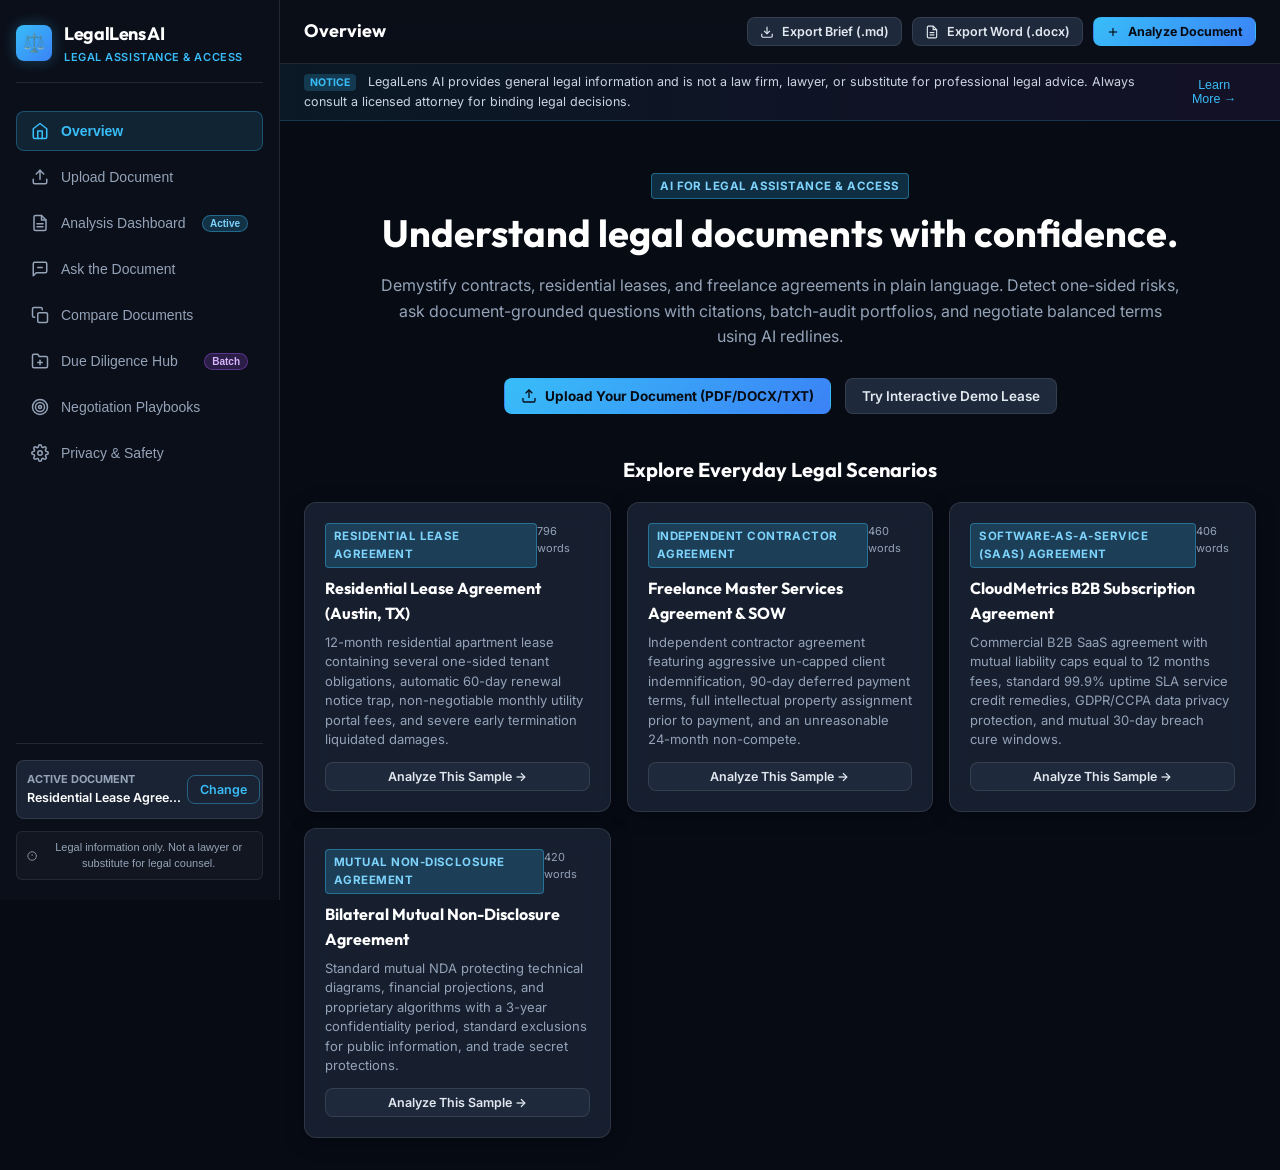
==== frontend/index.html @ 417463ea "feat: production release of LegalLens AI with resilient zero-popup exports" ====
<!DOCTYPE html>
<html lang="en">
<head>
  <meta charset="UTF-8">
  <meta name="viewport" content="width=device-width, initial-scale=1.0">
  <title>LegalLens AI - Understand Legal Documents with Confidence</title>
  <meta name="description" content="AI-powered legal information assistant that helps individuals, freelancers, and small businesses understand contracts, identify one-sided risks, ask grounded questions, and negotiate with redlines.">
  
  <!-- Modern Google Fonts -->
  <link rel="preconnect" href="https://fonts.googleapis.com">
  <link rel="preconnect" href="https://fonts.gstatic.com" crossorigin>
  <link href="https://fonts.googleapis.com/css2?family=Inter:wght@400;500;600;700&family=Outfit:wght@600;700;800&display=swap" rel="stylesheet">
  
  <link rel="stylesheet" href="css/styles.css">
</head>
<body>
  <!-- WCAG Skip to Main Content Link -->
  <a href="#main-content" class="skip-link">Skip to main content</a>

  <div class="app-container">
    <!-- Sidebar Navigation -->
    <aside class="sidebar" id="sidebarNav" aria-label="Main Navigation">
      <div class="sidebar-brand">
        <div class="brand-icon" aria-hidden="true">⚖️</div>
        <div>
          <div class="brand-title">LegalLens AI</div>
          <div class="brand-sub">Legal Assistance & Access</div>
        </div>
      </div>

      <nav aria-label="Sidebar Sections">
        <ul class="sidebar-menu" role="tablist">
          <li role="presentation">
            <button role="tab" id="tab-btn-landing" aria-selected="true" aria-controls="tab-landing" class="nav-item active" onclick="switchTab('tab-landing')">
              <svg viewBox="0 0 24 24" fill="none" stroke-width="2" stroke-linecap="round" stroke-linejoin="round" aria-hidden="true"><path d="m3 9 9-7 9 7v11a2 2 0 0 1-2 2H5a2 2 0 0 1-2-2z"/><polyline points="9 22 9 12 15 12 15 22"/></svg>
              <span>Overview</span>
            </button>
          </li>
          <li role="presentation">
            <button role="tab" id="tab-btn-upload" aria-selected="false" aria-controls="tab-upload" class="nav-item" onclick="switchTab('tab-upload')">
              <svg viewBox="0 0 24 24" fill="none" stroke-width="2" stroke-linecap="round" stroke-linejoin="round" aria-hidden="true"><path d="M21 15v4a2 2 0 0 1-2 2H5a2 2 0 0 1-2-2v-4"/><polyline points="17 8 12 3 7 8"/><line x1="12" y1="3" x2="12" y2="15"/></svg>
              <span>Upload Document</span>
            </button>
          </li>
          <li role="presentation">
            <button role="tab" id="tab-btn-analysis" aria-selected="false" aria-controls="tab-analysis" class="nav-item" onclick="switchTab('tab-analysis')">
              <svg viewBox="0 0 24 24" fill="none" stroke-width="2" stroke-linecap="round" stroke-linejoin="round" aria-hidden="true"><path d="M14 2H6a2 2 0 0 0-2 2v16a2 2 0 0 0 2 2h12a2 2 0 0 0 2-2V8z"/><polyline points="14 2 14 8 20 8"/><line x1="16" y1="13" x2="8" y2="13"/><line x1="16" y1="17" x2="8" y2="17"/></svg>
              <span>Analysis Dashboard</span>
              <span class="nav-badge badge-cyan" id="sidebar-risk-badge">Active</span>
            </button>
          </li>
          <li role="presentation">
            <button role="tab" id="tab-btn-chat" aria-selected="false" aria-controls="tab-chat" class="nav-item" onclick="switchTab('tab-chat')">
              <svg viewBox="0 0 24 24" fill="none" stroke-width="2" stroke-linecap="round" stroke-linejoin="round" aria-hidden="true"><path d="M21 15a2 2 0 0 1-2 2H7l-4 4V5a2 2 0 0 1 2-2h14a2 2 0 0 1 2 2z"/><line x1="9" y1="10" x2="15" y2="10"/></svg>
              <span>Ask the Document</span>
            </button>
          </li>
          <li role="presentation">
            <button role="tab" id="tab-btn-compare" aria-selected="false" aria-controls="tab-compare" class="nav-item" onclick="switchTab('tab-compare')">
              <svg viewBox="0 0 24 24" fill="none" stroke-width="2" stroke-linecap="round" stroke-linejoin="round" aria-hidden="true"><rect x="9" y="9" width="13" height="13" rx="2" ry="2"/><path d="M5 15H4a2 2 0 0 1-2-2V4a2 2 0 0 1 2-2h9a2 2 0 0 1 2 2v1"/></svg>
              <span>Compare Documents</span>
            </button>
          </li>
          <li role="presentation">
            <button role="tab" id="tab-btn-portfolio" aria-selected="false" aria-controls="tab-portfolio" class="nav-item" onclick="switchTab('tab-portfolio')">
              <svg viewBox="0 0 24 24" fill="none" stroke-width="2" stroke-linecap="round" stroke-linejoin="round" aria-hidden="true"><path d="M22 19a2 2 0 0 1-2 2H4a2 2 0 0 1-2-2V5a2 2 0 0 1 2-2h5l2 3h9a2 2 0 0 1 2 2z"/><line x1="12" y1="11" x2="12" y2="17"/><line x1="9" y1="14" x2="15" y2="14"/></svg>
              <span>Due Diligence Hub</span>
              <span class="nav-badge badge-purple">Batch</span>
            </button>
          </li>
          <li role="presentation">
            <button role="tab" id="tab-btn-playbooks" aria-selected="false" aria-controls="tab-playbooks" class="nav-item" onclick="switchTab('tab-playbooks')">
              <svg viewBox="0 0 24 24" fill="none" stroke-width="2" stroke-linecap="round" stroke-linejoin="round" aria-hidden="true"><circle cx="12" cy="12" r="10"/><circle cx="12" cy="12" r="6"/><circle cx="12" cy="12" r="2"/></svg>
              <span>Negotiation Playbooks</span>
            </button>
          </li>
          <li role="presentation">
            <button role="tab" id="tab-btn-settings" aria-selected="false" aria-controls="tab-settings" class="nav-item" onclick="switchTab('tab-settings')">
              <svg viewBox="0 0 24 24" fill="none" stroke-width="2" stroke-linecap="round" stroke-linejoin="round" aria-hidden="true"><circle cx="12" cy="12" r="3"/><path d="M19.4 15a1.65 1.65 0 0 0 .33 1.82l.06.06a2 2 0 0 1 0 2.83 2 2 0 0 1-2.83 0l-.06-.06a1.65 1.65 0 0 0-1.82-.33 1.65 1.65 0 0 0-1 1.51V21a2 2 0 0 1-2 2 2 2 0 0 1-2-2v-.09A1.65 1.65 0 0 0 9 19.4a1.65 1.65 0 0 0-1.82.33l-.06.06a2 2 0 0 1-2.83 0 2 2 0 0 1 0-2.83l.06-.06a1.65 1.65 0 0 0 .33-1.82 1.65 1.65 0 0 0-1.51-1H3a2 2 0 0 1-2-2 2 2 0 0 1 2-2h.09A1.65 1.65 0 0 0 4.6 9a1.65 1.65 0 0 0-.33-1.82l-.06-.06a2 2 0 0 1 0-2.83 2 2 0 0 1 2.83 0l.06.06a1.65 1.65 0 0 0 1.82.33H9a1.65 1.65 0 0 0 1-1.51V3a2 2 0 0 1 2-2 2 2 0 0 1 2 2v.09a1.65 1.65 0 0 0 1 1.51 1.65 1.65 0 0 0 1.82-.33l.06-.06a2 2 0 0 1 2.83 0 2 2 0 0 1 0 2.83l-.06.06a1.65 1.65 0 0 0-.33 1.82V9a1.65 1.65 0 0 0 1.51 1H21a2 2 0 0 1 2 2 2 2 0 0 1-2 2h-.09a1.65 1.65 0 0 0-1.51 1z"/></svg>
              <span>Privacy & Safety</span>
            </button>
          </li>
        </ul>
      </nav>

      <div class="sidebar-footer">
        <div class="sidebar-doc-badge">
          <div>
            <div style="font-size: 11px; color: var(--text-muted); text-transform: uppercase; font-weight: 700;">Active Document</div>
            <div id="sidebar-doc-title" style="font-size: 12.5px; font-weight: 600; color: #FFF; white-space: nowrap; overflow: hidden; text-overflow: ellipsis; max-width: 160px;">Residential Lease</div>
          </div>
          <button class="btn btn-sm btn-outline-cyan" onclick="switchTab('tab-upload')" aria-label="Change current active document">Change</button>
        </div>

        <button class="disclaimer-pill" onclick="openDisclaimerModal()" aria-label="Open legal disclaimer and information modal">
          <svg viewBox="0 0 24 24" width="16" height="16" fill="none" stroke="currentColor" stroke-width="2" aria-hidden="true"><circle cx="12" cy="12" r="10"/><line x1="12" y1="8" x2="12" y2="12"/><line x1="12" y1="16" x2="12.01" y2="16"/></svg>
          <span>Legal information only. Not a lawyer or substitute for legal counsel.</span>
        </button>
      </div>
    </aside>

    <!-- Main Workspace -->
    <main class="workspace" id="main-content" role="main" tabindex="-1">
      <!-- Top Sticky Header -->
      <header class="top-header" role="banner">
        <div class="top-header-left">
          <button class="mobile-toggle" id="mobileMenuBtn" aria-label="Toggle navigation menu" aria-expanded="false" onclick="toggleMobileSidebar()">
            <svg viewBox="0 0 24 24" width="22" height="22" stroke="currentColor" fill="none" stroke-width="2" aria-hidden="true"><line x1="3" y1="12" x2="21" y2="12"/><line x1="3" y1="6" x2="21" y2="6"/><line x1="3" y1="18" x2="21" y2="18"/></svg>
          </button>
          <span class="breadcrumb-title" id="current-view-title">Overview</span>
        </div>

        <div class="top-header-right">
          <button class="btn btn-secondary btn-sm" onclick="downloadLegalBriefMarkdown()" aria-label="Export Legal Brief as Markdown">
            <svg viewBox="0 0 24 24" width="14" height="14" fill="none" stroke="currentColor" stroke-width="2" aria-hidden="true"><path d="M21 15v4a2 2 0 0 1-2 2H5a2 2 0 0 1-2-2v-4"/><polyline points="7 10 12 15 17 10"/><line x1="12" y1="15" x2="12" y2="3"/></svg>
            <span>Export Brief (.md)</span>
          </button>
          <button class="btn btn-secondary btn-sm" onclick="downloadLegalBriefDocx()" aria-label="Export Legal Brief as Word Document">
            <svg viewBox="0 0 24 24" width="14" height="14" fill="none" stroke="currentColor" stroke-width="2" aria-hidden="true"><path d="M14 2H6a2 2 0 0 0-2 2v16a2 2 0 0 0 2 2h12a2 2 0 0 0 2-2V8z"/><polyline points="14 2 14 8 20 8"/><line x1="16" y1="13" x2="8" y2="13"/><line x1="16" y1="17" x2="8" y2="17"/></svg>
            <span>Export Word (.docx)</span>
          </button>
          <button class="btn btn-primary btn-sm" onclick="switchTab('tab-upload')" aria-label="Analyze a new document">
            <svg viewBox="0 0 24 24" width="14" height="14" fill="none" stroke="currentColor" stroke-width="2" aria-hidden="true"><line x1="12" y1="5" x2="12" y2="19"/><line x1="5" y1="12" x2="19" y2="12"/></svg>
            <span>Analyze Document</span>
          </button>
        </div>
      </header>

      <!-- Persistent Disclaimer Banner -->
      <div class="safety-banner" role="region" aria-label="Safety Notice">
        <div>
          <span class="safety-banner-badge">Notice</span>
          <span>LegalLens AI provides general legal information and is not a law firm, lawyer, or substitute for professional legal advice. Always consult a licensed attorney for binding legal decisions.</span>
        </div>
        <button class="btn-outline-cyan btn-sm" style="border:none; cursor:pointer;" onclick="openDisclaimerModal()">Learn More &rarr;</button>
      </div>

      <!-- ==================== TAB 1: LANDING PAGE ==================== -->
      <section role="tabpanel" id="tab-landing" aria-labelledby="tab-btn-landing" class="tab-content active" tabindex="0">
        <div style="text-align: center; max-width: 800px; margin: 20px auto 40px auto;">
          <span class="badge badge-cyan" style="margin-bottom: 12px;">AI for Legal Assistance & Access</span>
          <h1 style="font-family: var(--font-heading); font-size: 38px; color: #FFF; line-height: 1.2; margin-bottom: 16px;">
            Understand legal documents with confidence.
          </h1>
          <p style="font-size: 16px; color: var(--text-muted); line-height: 1.6; margin-bottom: 28px;">
            Demystify contracts, residential leases, and freelance agreements in plain language. Detect one-sided risks, ask document-grounded questions with citations, batch-audit portfolios, and negotiate balanced terms using AI redlines.
          </p>
          <div style="display: flex; justify-content: center; gap: 14px; flex-wrap: wrap;">
            <button class="btn btn-primary" onclick="switchTab('tab-upload')">
              <svg viewBox="0 0 24 24" width="16" height="16" fill="none" stroke="currentColor" stroke-width="2" aria-hidden="true"><path d="M21 15v4a2 2 0 0 1-2 2H5a2 2 0 0 1-2-2v-4"/><polyline points="17 8 12 3 7 8"/><line x1="12" y1="3" x2="12" y2="15"/></svg>
              <span>Upload Your Document (PDF/DOCX/TXT)</span>
            </button>
            <button class="btn btn-secondary" onclick="loadSampleContract('residential_lease')">
              <span>Try Interactive Demo Lease</span>
            </button>
          </div>
        </div>

        <!-- Pre-loaded Scenario Catalog -->
        <div style="margin-top: 40px;">
          <h2 style="font-family: var(--font-heading); font-size: 20px; color: #FFF; margin-bottom: 16px; text-align: center;">
            Explore Everyday Legal Scenarios
          </h2>
          <div style="display: grid; grid-template-columns: repeat(auto-fit, minmax(260px, 1fr)); gap: 16px;" id="sampleCardsContainer">
            <!-- Dynamically injected via samples.js -->
          </div>
        </div>
      </section>

      <!-- ==================== TAB 2: UPLOAD & ANALYZE ==================== -->
      <section role="tabpanel" id="tab-upload" aria-labelledby="tab-btn-upload" class="tab-content" tabindex="0">
        <div style="max-width: 900px; margin: 0 auto;">
          <div class="card-container" style="margin-bottom: 24px;">
            <div class="section-header-title">
              <svg viewBox="0 0 24 24" fill="none" stroke-width="2" aria-hidden="true"><path d="M21 15v4a2 2 0 0 1-2 2H5a2 2 0 0 1-2-2v-4"/><polyline points="17 8 12 3 7 8"/><line x1="12" y1="3" x2="12" y2="15"/></svg>
              <h2>Upload or Paste Legal Document</h2>
            </div>
            <p style="font-size: 13.5px; color: var(--text-muted); margin-bottom: 16px;">
              Supports searchable and scanned PDFs (OCR), Word .docx, and raw .txt files (Maximum 15MB). Processed in volatile memory with zero persistent storage.
            </p>

            <div class="drop-zone" id="singleDropZone" onclick="document.getElementById('singleFileInput').click()" style="padding: 36px 20px; border: 2px dashed rgba(56, 189, 248, 0.4); border-radius: 12px; background: rgba(56, 189, 248, 0.03); text-align: center; cursor: pointer; transition: all 0.2s ease;">
              <input type="file" id="singleFileInput" accept=".pdf,.docx,.txt" style="display: none;" onchange="handleSingleFileSelect(event)" aria-label="Select contract file to upload">
              <div style="width: 48px; height: 48px; border-radius: 50%; background: rgba(56, 189, 248, 0.15); display: flex; align-items: center; justify-content: center; margin: 0 auto 12px auto; color: var(--accent-cyan);" aria-hidden="true">
                <svg viewBox="0 0 24 24" width="24" height="24" fill="none" stroke="currentColor" stroke-width="2"><path d="M14 2H6a2 2 0 0 0-2 2v16a2 2 0 0 0 2 2h12a2 2 0 0 0 2-2V8z"/><polyline points="14 2 14 8 20 8"/><line x1="12" y1="18" x2="12" y2="12"/><line x1="9" y1="15" x2="12" y2="12"/><line x1="15" y1="15" x2="12" y2="12"/></svg>
              </div>
              <h3 style="color: #FFF; font-size: 16px; font-weight: 600; margin-bottom: 4px;">Click to browse or drop your contract here</h3>
              <p style="color: var(--text-muted); font-size: 13px;">PDF, Word (.docx), or Text (.txt) up to 15MB</p>
            </div>

            <div style="margin-top: 20px;">
              <label for="pasteContractText" style="font-size: 12px; color: var(--text-muted); font-weight: 700; text-transform: uppercase;">Or Paste Contract Text Directly</label>
              <textarea id="pasteContractText" rows="8" placeholder="Paste full agreement text here..." style="width: 100%; background: rgba(15, 23, 42, 0.8); border: 1px solid var(--border-subtle); border-radius: 8px; padding: 12px; color: #FFF; font-family: var(--font-sans); font-size: 13.5px; margin-top: 6px; resize: vertical;"></textarea>
            </div>

            <div style="margin-top: 16px; display: flex; justify-content: flex-end; gap: 12px;">
              <button class="btn btn-secondary btn-sm" onclick="clearUploadFields()">Clear</button>
              <button class="btn btn-primary" onclick="analyzePastedText()">
                <svg viewBox="0 0 24 24" width="16" height="16" fill="none" stroke="currentColor" stroke-width="2" aria-hidden="true"><circle cx="11" cy="11" r="8"/><line x1="21" y1="21" x2="16.65" y2="16.65"/></svg>
                <span>Analyze Contract</span>
              </button>
            </div>
          </div>
        </div>
      </section>

      <!-- ==================== TAB 3: ANALYSIS DASHBOARD ==================== -->
      <section role="tabpanel" id="tab-analysis" aria-labelledby="tab-btn-analysis" class="tab-content" tabindex="0">
        <!-- Top Metrics -->
        <div style="display: grid; grid-template-columns: repeat(auto-fit, minmax(220px, 1fr)); gap: 16px; margin-bottom: 24px;">
          <div class="card-container" style="border-left: 4px solid var(--risk-critical);">
            <div style="font-size: 12px; color: var(--text-muted); text-transform: uppercase; font-weight: 700;">Overall Risk Score</div>
            <div style="display: flex; align-items: baseline; gap: 10px; margin-top: 8px;">
              <span style="font-family: var(--font-heading); font-size: 32px; font-weight: 800; color: #FFF;" id="analysisRiskScore">--</span>
              <span class="badge badge-danger" id="analysisRiskLevel">High Risk</span>
            </div>
            <p style="font-size: 12px; color: var(--text-muted); margin-top: 4px;" id="analysisRiskDesc">Evaluating contract provisions...</p>
          </div>

          <div class="card-container" style="border-left: 4px solid var(--accent-cyan);">
            <div style="font-size: 12px; color: var(--text-muted); text-transform: uppercase; font-weight: 700;">Document Type</div>
            <div style="font-family: var(--font-heading); font-size: 20px; font-weight: 700; color: #FFF; margin-top: 8px;" id="analysisDocType">Residential Lease</div>
            <p style="font-size: 12px; color: var(--text-muted); margin-top: 4px;" id="analysisWordCount">~1,200 words</p>
          </div>

          <div class="card-container" style="border-left: 4px solid var(--risk-warning);">
            <div style="font-size: 12px; color: var(--text-muted); text-transform: uppercase; font-weight: 700;">Flagged Risk Clauses</div>
            <div style="font-family: var(--font-heading); font-size: 32px; font-weight: 800; color: var(--risk-warning); margin-top: 8px;" id="analysisFlagCount">0</div>
            <p style="font-size: 12px; color: var(--text-muted); margin-top: 4px;">Asymmetries & potential traps</p>
          </div>

          <div class="card-container" style="border-left: 4px solid var(--risk-low);">
            <div style="font-size: 12px; color: var(--text-muted); text-transform: uppercase; font-weight: 700;">Action Deliverables</div>
            <div style="font-family: var(--font-heading); font-size: 32px; font-weight: 800; color: var(--risk-low); margin-top: 8px;" id="analysisActionCount">0</div>
            <p style="font-size: 12px; color: var(--text-muted); margin-top: 4px;">Pre-signing checklist tasks</p>
          </div>
        </div>

        <!-- Plain English Summary -->
        <div class="card-container" style="margin-bottom: 24px;">
          <div class="section-header-title">
            <svg viewBox="0 0 24 24" fill="none" stroke-width="2" aria-hidden="true"><path d="M2 3h6a4 4 0 0 1 4 4v14a3 3 0 0 0-3-3H2z"/><path d="M22 3h-6a4 4 0 0 0-4 4v14a3 3 0 0 1 3-3h7z"/></svg>
            <h2>Executive Plain-Language Summary</h2>
          </div>
          <div id="plainSummaryContainer" style="display: grid; grid-template-columns: repeat(auto-fit, minmax(300px, 1fr)); gap: 16px; margin-top: 14px;">
            <!-- Dynamically injected via analysis.js -->
          </div>
        </div>

        <!-- Flagged Risks & Asymmetries -->
        <div class="card-container" style="margin-bottom: 24px;">
          <div class="section-header-title">
            <svg viewBox="0 0 24 24" fill="none" stroke-width="2" aria-hidden="true"><path d="m21.73 18-8-14a2 2 0 0 0-3.48 0l-8 14A2 2 0 0 0 4 21h16a2 2 0 0 0 1.73-3Z"/><line x1="12" y1="9" x2="12" y2="13"/><line x1="12" y1="17" x2="12.01" y2="17"/></svg>
            <h2>Identified Risks & Contractual Asymmetries</h2>
          </div>
          <div id="riskFlagsContainer" style="display: flex; flex-direction: column; gap: 12px; margin-top: 14px;">
            <!-- Dynamically injected via analysis.js -->
          </div>
        </div>

        <!-- Proposed Redlines & Counter-Language -->
        <div class="card-container" style="margin-bottom: 24px;">
          <div class="section-header-title">
            <svg viewBox="0 0 24 24" fill="none" stroke-width="2" aria-hidden="true"><polyline points="16 18 22 12 16 6"/><polyline points="8 6 2 12 8 18"/></svg>
            <h2>Proposed Counter-Language & Redlines</h2>
          </div>
          <div id="redlinesContainer" style="display: flex; flex-direction: column; gap: 14px; margin-top: 14px;">
            <!-- Dynamically injected via analysis.js -->
          </div>
        </div>

        <!-- Annotated Document Viewer (In-line highlights) -->
        <div class="card-container" style="margin-bottom: 24px;">
          <div class="section-header-title">
            <svg viewBox="0 0 24 24" fill="none" stroke-width="2" aria-hidden="true"><path d="M14 2H6a2 2 0 0 0-2 2v16a2 2 0 0 0 2 2h12a2 2 0 0 0 2-2V8z"/><polyline points="14 2 14 8 20 8"/><line x1="16" y1="13" x2="8" y2="13"/><line x1="16" y1="17" x2="8" y2="17"/></svg>
            <h2>Annotated Document Viewer (In-Line Highlights)</h2>
          </div>
          <p style="font-size: 13px; color: var(--text-muted); margin-bottom: 12px;">Color-coded risk markings. Hover or click highlighted clauses to inspect impact details.</p>
          <div id="annotatedDocumentBody" tabindex="0" style="background: rgba(15, 23, 42, 0.85); border: 1px solid var(--border-subtle); border-radius: 8px; padding: 20px; max-height: 480px; overflow-y: auto; font-size: 13.5px; color: #CBD5E1;" aria-label="Annotated contract text">
            <!-- Dynamically injected via analysis.js -->
          </div>
        </div>

        <!-- Pre-Signing Checklist & Questions for Attorney -->
        <div style="display: grid; grid-template-columns: 1fr 1fr; gap: 16px; margin-bottom: 40px;">
          <div class="card-container">
            <div class="section-header-title">
              <svg viewBox="0 0 24 24" fill="none" stroke-width="2" aria-hidden="true"><path d="M9 11l3 3L22 4"/><path d="M21 12v7a2 2 0 0 1-2 2H5a2 2 0 0 1-2-2V5a2 2 0 0 1 2-2h11"/></svg>
              <h2>Pre-Signing Action Checklist</h2>
            </div>
            <div id="checklistContainer" style="display: flex; flex-direction: column; gap: 8px; margin-top: 14px;"></div>
          </div>

          <div class="card-container">
            <div class="section-header-title">
              <svg viewBox="0 0 24 24" fill="none" stroke-width="2" aria-hidden="true"><circle cx="12" cy="12" r="10"/><path d="M9.09 9a3 3 0 0 1 5.83 1c0 2-3 3-3 3"/><line x1="12" y1="17" x2="12.01" y2="17"/></svg>
              <h2>Attorney Consultation Questions</h2>
            </div>
            <div id="lawyerQuestionsContainer" style="display: flex; flex-direction: column; gap: 8px; margin-top: 14px;"></div>
          </div>
        </div>
      </section>

      <!-- ==================== TAB 4: GROUNDED Q&A ==================== -->
      <section role="tabpanel" id="tab-chat" aria-labelledby="tab-btn-chat" class="tab-content" tabindex="0">
        <div style="max-width: 900px; margin: 0 auto;">
          <div class="card-container" style="margin-bottom: 24px;">
            <div class="section-header-title">
              <svg viewBox="0 0 24 24" fill="none" stroke-width="2" aria-hidden="true"><path d="M21 15a2 2 0 0 1-2 2H7l-4 4V5a2 2 0 0 1 2-2h14a2 2 0 0 1 2 2z"/><line x1="9" y1="10" x2="15" y2="10"/></svg>
              <h2>Ask the Document (Document-Grounded Q&A)</h2>
            </div>
            <p style="font-size: 13.5px; color: var(--text-muted); margin-bottom: 16px;">
              Strictly answers questions based on verified text in your active agreement. Includes interactive citation references.
            </p>

            <div style="margin-bottom: 16px;">
              <div style="font-size: 12px; color: var(--text-muted); font-weight: 700; text-transform: uppercase; margin-bottom: 8px;">Suggested Inquiries</div>
              <div id="chatSuggestionChips" style="display: flex; gap: 8px; flex-wrap: wrap;"></div>
            </div>

            <div id="chatHistoryContainer" style="background: rgba(15, 23, 42, 0.8); border: 1px solid var(--border-subtle); border-radius: 8px; padding: 16px; min-height: 260px; max-height: 400px; overflow-y: auto; display: flex; flex-direction: column; gap: 12px; margin-bottom: 16px;" aria-live="polite" aria-label="Conversation with document assistant">
              <!-- Dynamically populated via chat.js -->
            </div>

            <div style="display: flex; gap: 10px;">
              <input type="text" id="chatQuestionInput" placeholder="Ask a question about this contract (e.g. Can I terminate early?)..." style="flex: 1; background: rgba(30, 41, 59, 0.8); border: 1px solid var(--border-subtle); border-radius: 8px; padding: 10px 14px; color: #FFF; font-size: 14px;" onkeypress="if(event.key === 'Enter') sendChatQuestion()" aria-label="Contract question input">
              <button class="btn btn-primary" onclick="sendChatQuestion()" aria-label="Send question">
                <svg viewBox="0 0 24 24" width="16" height="16" fill="none" stroke="currentColor" stroke-width="2" aria-hidden="true"><line x1="22" y1="2" x2="11" y2="13"/><polygon points="22 2 15 22 11 13 2 9 22 2"/></svg>
                <span>Ask</span>
              </button>
            </div>
          </div>
        </div>
      </section>

      <!-- ==================== TAB 5: COMPARE DOCUMENTS ==================== -->
      <section role="tabpanel" id="tab-compare" aria-labelledby="tab-btn-compare" class="tab-content" tabindex="0">
        <div style="max-width: 1100px; margin: 0 auto;">
          <div class="card-container" style="margin-bottom: 24px;">
            <div class="section-header-title">
              <svg viewBox="0 0 24 24" fill="none" stroke-width="2" aria-hidden="true"><rect x="9" y="9" width="13" height="13" rx="2" ry="2"/><path d="M5 15H4a2 2 0 0 1-2-2V4a2 2 0 0 1 2-2h9a2 2 0 0 1 2 2v1"/></svg>
              <h2>Side-by-Side Contract Comparator</h2>
            </div>
            <p style="font-size: 13.5px; color: var(--text-muted); margin-bottom: 16px;">
              Compare two versions or counterparty revisions to pinpoint risk shifts and modified clauses.
            </p>

            <div style="display: grid; grid-template-columns: 1fr 1fr; gap: 16px; margin-bottom: 16px;">
              <div>
                <label for="compareDoc1Text" style="font-size: 12px; color: var(--text-muted); font-weight: 700; text-transform: uppercase;">Document A (Baseline)</label>
                <textarea id="compareDoc1Text" rows="6" placeholder="Paste baseline contract..." style="width: 100%; background: rgba(15, 23, 42, 0.8); border: 1px solid var(--border-subtle); border-radius: 8px; padding: 10px; color: #FFF; font-size: 13px; margin-top: 6px;"></textarea>
              </div>
              <div>
                <label for="compareDoc2Text" style="font-size: 12px; color: var(--text-muted); font-weight: 700; text-transform: uppercase;">Document B (Revised)</label>
                <textarea id="compareDoc2Text" rows="6" placeholder="Paste revised contract..." style="width: 100%; background: rgba(15, 23, 42, 0.8); border: 1px solid var(--border-subtle); border-radius: 8px; padding: 10px; color: #FFF; font-size: 13px; margin-top: 6px;"></textarea>
              </div>
            </div>

            <div style="display: flex; justify-content: flex-end; gap: 12px;">
              <button class="btn btn-secondary btn-sm" onclick="loadSampleComparison()">Load Sample Comparison</button>
              <button class="btn btn-primary" onclick="executeComparison()">Compare Revisions</button>
            </div>
          </div>

          <div id="comparisonResultsWrapper" style="display: none;">
            <div class="card-container" style="margin-bottom: 24px;">
              <div id="compRiskShiftTitle" style="font-family: var(--font-heading); font-size: 18px; font-weight: 700; color: #FFF; margin-bottom: 6px;"></div>
              <p id="compRiskShiftSummary" style="font-size: 13.5px; color: var(--text-secondary); margin-bottom: 16px;"></p>
              
              <table class="comparison-matrix-table" aria-label="Contract comparison matrix">
                <thead>
                  <tr style="color: var(--text-muted); font-size: 12px; text-transform: uppercase;">
                    <th scope="col" style="text-align: left;">Category</th>
                    <th scope="col" style="text-align: left;">Document A</th>
                    <th scope="col" style="text-align: left;">Document B</th>
                    <th scope="col" style="text-align: left;">Risk Shift</th>
                  </tr>
                </thead>
                <tbody id="comparisonMatrixBody"></tbody>
              </table>
            </div>
          </div>
        </div>
      </section>

      <!-- ==================== TAB 6: DUE DILIGENCE HUB ==================== -->
      <section role="tabpanel" id="tab-portfolio" aria-labelledby="tab-btn-portfolio" class="tab-content" tabindex="0">
        <div style="max-width: 1200px; margin: 0 auto;">
          <div class="card-container" style="margin-bottom: 24px;">
            <div style="display: flex; justify-content: space-between; align-items: center; margin-bottom: 16px; flex-wrap: wrap; gap: 12px;">
              <div>
                <span class="badge badge-purple" style="margin-bottom: 4px;">Multi-Document Due Diligence</span>
                <h2 style="font-family: var(--font-heading); font-size: 22px; color: #FFF;">Portfolio Due Diligence Hub</h2>
                <p style="font-size: 13.5px; color: var(--text-muted);">Concurrent batch analysis for 2 to 10 contracts. Uncovers cross-document contradictions, compound liabilities, and consolidated timelines.</p>
              </div>
              <button class="btn btn-outline-cyan btn-sm" onclick="loadSamplePortfolio()">Load Sample Portfolio</button>
            </div>

            <div class="drop-zone" id="batchDropZone" onclick="document.getElementById('batchFileInput').click()" style="padding: 30px 20px; border: 2px dashed rgba(168, 85, 247, 0.4); border-radius: 12px; background: rgba(168, 85, 247, 0.03); text-align: center; cursor: pointer;">
              <input type="file" id="batchFileInput" multiple accept=".pdf,.docx,.txt" style="display: none;" onchange="handleBatchFileSelect(event)" aria-label="Select multiple contract files">
              <h3 style="color: #FFF; font-size: 15px; font-weight: 600; margin-bottom: 4px;">Drag & drop 2 to 10 contracts here (PDF, DOCX, TXT)</h3>
              <p style="color: var(--text-muted); font-size: 12.5px;">Concurrent analysis with cross-contract risk matrix</p>
            </div>

            <div id="batchSelectedFilesList" style="margin-top: 16px; display: none;">
              <div style="font-size: 12px; font-weight: 700; color: var(--text-muted); text-transform: uppercase; margin-bottom: 8px;">Queued Contracts (<span id="batchFileCount">0</span>)</div>
              <div id="batchFileItemsContainer" style="display: flex; flex-direction: column; gap: 8px;"></div>
              <div style="margin-top: 16px; display: flex; justify-content: flex-end; gap: 12px;">
                <button class="btn btn-secondary btn-sm" onclick="clearBatchQueue()">Clear</button>
                <button class="btn btn-primary btn-sm" onclick="executeBatchAnalysis()" style="background: linear-gradient(135deg, #9333ea, #6366f1);">
                  <span>Run Batch Due Diligence</span>
                </button>
              </div>
            </div>
          </div>

          <div id="batchResultsDashboard" style="display: none;">
            <!-- Top KPIs -->
            <div style="display: grid; grid-template-columns: repeat(auto-fit, minmax(240px, 1fr)); gap: 16px; margin-bottom: 24px;">
              <div class="card-container" style="border-left: 4px solid #a855f7;">
                <div style="font-size: 12px; color: var(--text-muted); text-transform: uppercase; font-weight: 700;">Portfolio Health Score</div>
                <div style="display: flex; align-items: baseline; gap: 10px; margin-top: 8px;">
                  <span style="font-family: var(--font-heading); font-size: 32px; font-weight: 800; color: #FFF;" id="batchKpiScore">--</span>
                  <span class="badge badge-warning" id="batchKpiBadge">Moderate</span>
                </div>
              </div>
              <div class="card-container" style="border-left: 4px solid var(--accent-cyan);">
                <div style="font-size: 12px; color: var(--text-muted); text-transform: uppercase; font-weight: 700;">Documents Audited</div>
                <div style="font-family: var(--font-heading); font-size: 32px; font-weight: 800; color: #FFF; margin-top: 8px;" id="batchKpiDocCount">0</div>
              </div>
              <div class="card-container" style="border-left: 4px solid var(--risk-critical);">
                <div style="font-size: 12px; color: var(--text-muted); text-transform: uppercase; font-weight: 700;">High / Critical Flags</div>
                <div style="font-family: var(--font-heading); font-size: 32px; font-weight: 800; color: var(--risk-critical); margin-top: 8px;" id="batchKpiHighCount">0</div>
              </div>
            </div>

            <!-- Conflicts Card -->
            <div class="card-container" style="margin-bottom: 24px; border: 1px solid rgba(239, 68, 68, 0.3); background: rgba(239, 68, 68, 0.04);">
              <div class="section-header-title" style="color: #fca5a5;">
                <svg viewBox="0 0 24 24" fill="none" stroke="currentColor" stroke-width="2" aria-hidden="true"><path d="m21.73 18-8-14a2 2 0 0 0-3.48 0l-8 14A2 2 0 0 0 4 21h16a2 2 0 0 0 1.73-3Z"/><line x1="12" y1="9" x2="12" y2="13"/><line x1="12" y1="17" x2="12.01" y2="17"/></svg>
                <h2>Cross-Contract Contradictions & Exposures</h2>
              </div>
              <div id="batchConflictsContainer" style="display: flex; flex-direction: column; gap: 10px; margin-top: 12px;"></div>
            </div>

            <!-- Heatmap Table -->
            <div class="card-container" style="margin-bottom: 24px;">
              <div class="section-header-title">
                <svg viewBox="0 0 24 24" fill="none" stroke-width="2" aria-hidden="true"><rect x="3" y="3" width="18" height="18" rx="2"/><path d="M3 9h18"/><path d="M9 21V9"/></svg>
                <h2>Cross-Contract Risk Heatmap Matrix</h2>
              </div>
              <table class="comparison-matrix-table" aria-label="Risk matrix table">
                <thead>
                  <tr style="color: var(--text-muted); font-size: 12px; text-transform: uppercase;">
                    <th scope="col" style="text-align: left;">Category</th>
                    <th scope="col" style="text-align: center;">Total Flags</th>
                    <th scope="col" style="text-align: center;">High / Critical</th>
                    <th scope="col" style="text-align: left;">Impacted Contracts</th>
                  </tr>
                </thead>
                <tbody id="batchRiskMatrixBody"></tbody>
              </table>
            </div>

            <!-- Timeline -->
            <div class="card-container" style="margin-bottom: 24px;">
              <div class="section-header-title">
                <svg viewBox="0 0 24 24" fill="none" stroke-width="2" aria-hidden="true"><rect x="3" y="4" width="18" height="18" rx="2" ry="2"/><line x1="16" y1="2" x2="16" y2="6"/><line x1="8" y1="2" x2="8" y2="6"/><line x1="3" y1="10" x2="21" y2="10"/></svg>
                <h2>Unified Milestones & Renewal Deadlines</h2>
              </div>
              <div id="batchTimelineContainer" style="display: flex; flex-direction: column; gap: 8px; margin-top: 12px;"></div>
            </div>

            <div style="display: flex; justify-content: flex-end; margin-bottom: 40px;">
              <button class="btn btn-secondary" onclick="exportBatchMarkdown()">Export Due Diligence Brief (.md)</button>
            </div>
          </div>
        </div>
      </section>

      <!-- ==================== TAB 7: PLAYBOOKS ==================== -->
      <section role="tabpanel" id="tab-playbooks" aria-labelledby="tab-btn-playbooks" class="tab-content" tabindex="0">
        <div style="max-width: 950px; margin: 0 auto;">
          <div class="card-container" style="margin-bottom: 24px;">
            <div class="section-header-title">
              <svg viewBox="0 0 24 24" fill="none" stroke-width="2" aria-hidden="true"><circle cx="12" cy="12" r="10"/><circle cx="12" cy="12" r="6"/><circle cx="12" cy="12" r="2"/></svg>
              <h2>Negotiation Playbooks & Custom Policy Rules</h2>
            </div>
            <p style="font-size: 13.5px; color: var(--text-muted); margin-bottom: 16px;">
              Define organizational fallback rules and auto-flag custom language across all contract analyses.
            </p>

            <div style="display: grid; grid-template-columns: repeat(auto-fit, minmax(220px, 1fr)); gap: 12px; margin-bottom: 20px;">
              <button class="btn btn-secondary" onclick="loadPlaybookPreset('freelancer')" style="justify-content: flex-start; text-align: left; padding: 12px;">
                <div>
                  <div style="font-weight: 700; color: #FFF;">Freelancer Shield</div>
                  <div style="font-size: 11px; color: var(--text-muted);">IP ownership, net-30 terms & fee disputes</div>
                </div>
              </button>
              <button class="btn btn-secondary" onclick="loadPlaybookPreset('startup')" style="justify-content: flex-start; text-align: left; padding: 12px;">
                <div>
                  <div style="font-weight: 700; color: #FFF;">Startup Vendor Guard</div>
                  <div style="font-size: 11px; color: var(--text-muted);">Liability caps & uncapped indemnities</div>
                </div>
              </button>
              <button class="btn btn-secondary" onclick="loadPlaybookPreset('tenant')" style="justify-content: flex-start; text-align: left; padding: 12px;">
                <div>
                  <div style="font-weight: 700; color: #FFF;">Tenant Rights Armor</div>
                  <div style="font-size: 11px; color: var(--text-muted);">Deposit timelines & landlord entry notices</div>
                </div>
              </button>
            </div>

            <!-- Custom Rule Form -->
            <div style="background: rgba(15, 23, 42, 0.6); padding: 16px; border-radius: 8px; border: 1px solid var(--border-subtle);">
              <h3 style="font-size: 14px; color: #FFF; margin-bottom: 12px;">Add Custom Playbook Rule</h3>
              <div style="display: grid; grid-template-columns: 1fr 1fr; gap: 12px;">
                <div>
                  <label for="ruleTitleInput" style="font-size: 11.5px; color: var(--text-muted); font-weight: 700; text-transform: uppercase;">Rule Title</label>
                  <input type="text" id="ruleTitleInput" placeholder="e.g. Non-Solicitation of Personnel" style="width: 100%; background: rgba(30, 41, 59, 0.8); border: 1px solid var(--border-subtle); border-radius: 6px; padding: 8px; color: #FFF; font-size: 13px; margin-top: 4px;">
                </div>
                <div>
                  <label for="rulePatternInput" style="font-size: 11.5px; color: var(--text-muted); font-weight: 700; text-transform: uppercase;">Keyword / Regex Pattern</label>
                  <input type="text" id="rulePatternInput" placeholder="e.g. non-solicit|solicit.*employees" style="width: 100%; background: rgba(30, 41, 59, 0.8); border: 1px solid var(--border-subtle); border-radius: 6px; padding: 8px; color: #FFF; font-size: 13px; margin-top: 4px;">
                </div>
                <div>
                  <label for="ruleSeverityInput" style="font-size: 11.5px; color: var(--text-muted); font-weight: 700; text-transform: uppercase;">Severity</label>
                  <select id="ruleSeverityInput" style="width: 100%; background: rgba(30, 41, 59, 0.8); border: 1px solid var(--border-subtle); border-radius: 6px; padding: 8px; color: #FFF; font-size: 13px; margin-top: 4px;">
                    <option value="Critical">Critical</option>
                    <option value="High" selected>High</option>
                    <option value="Medium">Medium</option>
                    <option value="Low">Low</option>
                  </select>
                </div>
                <div>
                  <label for="ruleCategoryInput" style="font-size: 11.5px; color: var(--text-muted); font-weight: 700; text-transform: uppercase;">Category</label>
                  <input type="text" id="ruleCategoryInput" placeholder="e.g. Restrictive Covenants" style="width: 100%; background: rgba(30, 41, 59, 0.8); border: 1px solid var(--border-subtle); border-radius: 6px; padding: 8px; color: #FFF; font-size: 13px; margin-top: 4px;">
                </div>
              </div>
              <div style="margin-top: 12px; display: flex; justify-content: flex-end;">
                <button class="btn btn-primary btn-sm" onclick="saveCustomRule()">Add Rule to Playbook</button>
              </div>
            </div>

            <!-- Active Rules -->
            <div style="margin-top: 20px;">
              <div style="display: flex; justify-content: space-between; align-items: center; margin-bottom: 10px;">
                <h3 style="font-size: 13px; text-transform: uppercase; color: var(--text-muted); font-weight: 700;">Active Rules (<span id="playbookRuleCount">0</span>)</h3>
                <button class="btn btn-secondary btn-sm" onclick="clearPlaybookRules()">Reset to Default</button>
              </div>
              <div id="playbookRulesContainer" style="display: flex; flex-direction: column; gap: 8px;"></div>
            </div>
          </div>
        </div>
      </section>

      <!-- ==================== TAB 8: PRIVACY & SETTINGS ==================== -->
      <section role="tabpanel" id="tab-settings" aria-labelledby="tab-btn-settings" class="tab-content" tabindex="0">
        <div style="max-width: 800px; margin: 0 auto;">
          <div class="card-container" style="margin-bottom: 24px;">
            <div class="section-header-title">
              <svg viewBox="0 0 24 24" fill="none" stroke-width="2" aria-hidden="true"><path d="M12 22s8-4 8-10V5l-8-3-8 3v7c0 6 8 10 8 10z"/></svg>
              <h2>Privacy, Safety & Data Architecture</h2>
            </div>
            <ul style="margin: 12px 0 16px 20px; font-size: 13.5px; color: #CBD5E1; line-height: 1.7;">
              <li><strong>Zero Persistent Storage:</strong> Documents are processed in volatile memory only. No database storage exists.</li>
              <li><strong>Informational Access:</strong> LegalLens AI delivers structured legal information to help non-lawyers prepare. We do not provide formal legal advice or create an attorney-client relationship.</li>
              <li><strong>Instant Data Purge:</strong> Clear all local cached session state at any time.</li>
            </ul>

            <div style="display: flex; gap: 12px; margin-top: 16px;">
              <button class="btn btn-secondary btn-sm" onclick="purgeAllSessionData()">
                <svg viewBox="0 0 24 24" width="14" height="14" fill="none" stroke="currentColor" stroke-width="2" aria-hidden="true"><polyline points="3 6 5 6 21 6"/><path d="M19 6v14a2 2 0 0 1-2 2H7a2 2 0 0 1-2-2V6m3 0V4a2 2 0 0 1 2-2h4a2 2 0 0 1 2 2v2"/></svg>
                <span>Purge Session Data</span>
              </button>
              <button class="btn btn-outline-cyan btn-sm" onclick="openDisclaimerModal()">View Full Disclaimer</button>
            </div>
          </div>

          <!-- AI Configuration -->
          <div class="card-container">
            <div class="section-header-title">
              <svg viewBox="0 0 24 24" fill="none" stroke-width="2" aria-hidden="true"><circle cx="12" cy="12" r="3"/><path d="M19.4 15a1.65 1.65 0 0 0 .33 1.82l.06.06a2 2 0 0 1 0 2.83 2 2 0 0 1-2.83 0l-.06-.06a1.65 1.65 0 0 0-1.82-.33 1.65 1.65 0 0 0-1 1.51V21a2 2 0 0 1-2 2 2 2 0 0 1-2-2v-.09A1.65 1.65 0 0 0 9 19.4a1.65 1.65 0 0 0-1.82.33l-.06.06a2 2 0 0 1-2.83 0 2 2 0 0 1 0-2.83l.06-.06a1.65 1.65 0 0 0 .33-1.82 1.65 1.65 0 0 0-1.51-1H3a2 2 0 0 1-2-2 2 2 0 0 1 2-2h.09A1.65 1.65 0 0 0 4.6 9a1.65 1.65 0 0 0-.33-1.82l-.06-.06a2 2 0 0 1 0-2.83 2 2 0 0 1 2.83 0l.06.06a1.65 1.65 0 0 0 1.82.33H9a1.65 1.65 0 0 0 1-1.51V3a2 2 0 0 1 2-2 2 2 0 0 1 2 2v.09a1.65 1.65 0 0 0 1 1.51 1.65 1.65 0 0 0 1.82-.33l.06-.06a2 2 0 0 1 2.83 0 2 2 0 0 1 0 2.83l-.06.06a1.65 1.65 0 0 0-.33 1.82V9a1.65 1.65 0 0 0 1.51 1H21a2 2 0 0 1 2 2 2 2 0 0 1-2 2h-.09a1.65 1.65 0 0 0-1.51 1z"/></svg>
              <h2>AI Engine Configuration</h2>
            </div>
            <p style="font-size: 13px; color: var(--text-muted); margin-top: 6px;">
              LegalLens AI functions 100% out-of-the-box with our fast deterministic heuristic engine. You can optionally attach a Google Gemini API key for deep generative reasoning.
            </p>

            <div style="margin-top: 14px;">
              <label for="geminiApiKeyInput" style="font-size: 11.5px; color: var(--text-muted); font-weight: 700; text-transform: uppercase;">Google Gemini API Key (Optional)</label>
              <div style="display: flex; gap: 10px; margin-top: 6px;">
                <input type="password" id="geminiApiKeyInput" placeholder="AIzaSy..." style="flex: 1; background: rgba(30, 41, 59, 0.8); border: 1px solid var(--border-subtle); border-radius: 6px; padding: 8px 12px; color: #FFF; font-size: 13.5px;" aria-label="Google Gemini API Key">
                <button class="btn btn-secondary btn-sm" onclick="saveApiKey()">Save</button>
              </div>
              <div style="margin-top: 8px; display: flex; align-items: center; gap: 8px;">
                <input type="checkbox" id="sessionOnlyKeyToggle" checked style="accent-color: var(--accent-cyan);">
                <label for="sessionOnlyKeyToggle" style="font-size: 12px; color: var(--text-muted);">Session memory only (discard upon closing browser tab)</label>
              </div>
            </div>
          </div>
        </div>
      </section>
    </main>
  </div>

  <!-- Citation Excerpt Modal -->
  <div class="modal-overlay" id="citationModal" role="dialog" aria-modal="true" aria-labelledby="citationModalTitle">
    <div class="modal-window">
      <div class="modal-header">
        <h3 class="modal-title" id="citationModalTitle">Clause Citation Reference</h3>
        <button class="modal-close-btn" onclick="closeModal('citationModal')" aria-label="Close modal">&times;</button>
      </div>
      <div>
        <div style="font-size: 11px; text-transform: uppercase; color: var(--accent-cyan); font-weight: 700;">Verified Document Excerpt</div>
        <div class="citation-excerpt-quote" id="citationModalExcerpt"></div>
        <p style="font-size: 13px; color: var(--text-muted);" id="citationModalSummary"></p>
      </div>
      <div style="margin-top: 16px; display: flex; justify-content: flex-end;">
        <button class="btn btn-secondary btn-sm" onclick="closeModal('citationModal')">Close</button>
      </div>
    </div>
  </div>

  <!-- Disclaimer Modal -->
  <div class="modal-overlay" id="disclaimerModal" role="dialog" aria-modal="true" aria-labelledby="disclaimerModalTitle">
    <div class="modal-window">
      <div class="modal-header">
        <h3 class="modal-title" id="disclaimerModalTitle">Legal Information & Safety Notice</h3>
        <button class="modal-close-btn" onclick="closeModal('disclaimerModal')" aria-label="Close modal">&times;</button>
      </div>
      <div style="font-size: 13.5px; color: #CBD5E1; line-height: 1.6;">
        <p style="margin-bottom: 12px;"><strong>LegalLens AI provides general legal information and is not a law firm, lawyer, or substitute for professional legal counsel.</strong></p>
        <p style="margin-bottom: 12px;">Legal agreements create binding enforceable obligations governed by jurisdiction-specific statutes and court precedents. While LegalLens AI provides structured analysis and redline templates, it does not guarantee legal enforceability or provide attorney representation.</p>
        <p>Always consult with a licensed attorney in your jurisdiction prior to signing legally binding contracts or waiving statutory rights.</p>
      </div>
      <div style="margin-top: 20px; display: flex; justify-content: flex-end;">
        <button class="btn btn-primary btn-sm" onclick="closeModal('disclaimerModal')">I Understand</button>
      </div>
    </div>
  </div>

  <!-- Client-side JavaScript Modules -->
  <script src="js/samples.js"></script>
  <script src="js/analysis.js"></script>
  <script src="js/chat.js"></script>
  <script src="js/compare.js"></script>
  <script src="js/portfolio.js"></script>
  <script src="js/app.js"></script>
</body>
</html>
---- frontend/css/styles.css ----
/* ==========================================================================
   LegalLens AI - Design System & Accessible Stylesheet (WCAG 2.1 AA Compliant)
   ========================================================================== */

:root {
  /* Color Palette - Curated Legal-Tech Dark Theme */
  --bg-app: #070B14;
  --bg-sidebar: #0B0F19;
  --bg-surface: #111827;
  --bg-surface-elevated: #1E293B;
  --bg-surface-glass: rgba(30, 41, 59, 0.7);
  
  /* Brand Accents */
  --accent-cyan: #38BDF8;
  --accent-cyan-hover: #0EA5E9;
  --accent-blue: #3B82F6;
  --accent-purple: #A855F7;
  --accent-purple-glow: rgba(168, 85, 247, 0.25);
  
  /* Risk Indicators */
  --risk-critical: #EF4444;
  --risk-high: #F87171;
  --risk-warning: #F59E0B;
  --risk-low: #10B981;
  
  /* Typography Colors (High Contrast WCAG AA) */
  --text-primary: #FFFFFF;
  --text-secondary: #E2E8F0;
  --text-muted: #94A3B8;
  --border-subtle: rgba(255, 255, 255, 0.1);
  --border-focus: #38BDF8;
  
  /* Typography Fonts */
  --font-sans: 'Inter', -apple-system, BlinkMacSystemFont, "Segoe UI", Roboto, sans-serif;
  --font-heading: 'Outfit', 'Inter', sans-serif;
  
  /* Layout */
  --sidebar-width: 280px;
  --header-height: 64px;
}

/* Base Reset */
*, *::before, *::after {
  box-sizing: border-box;
  margin: 0;
  padding: 0;
}

html, body {
  height: 100%;
  background-color: var(--bg-app);
  color: var(--text-secondary);
  font-family: var(--font-sans);
  font-size: 15px;
  line-height: 1.6;
  -webkit-font-smoothing: antialiased;
}

/* ==========================================================================
   Accessibility & Focus-Visible Management (WCAG 2.1 AA)
   ========================================================================== */

/* Skip to Content Link */
.skip-link {
  position: absolute;
  top: -100px;
  left: 16px;
  background: var(--accent-cyan);
  color: #070B14;
  padding: 10px 18px;
  font-weight: 700;
  border-radius: 6px;
  z-index: 99999;
  text-decoration: none;
  transition: top 0.2s ease;
}

.skip-link:focus {
  top: 16px;
  outline: 3px solid #FFFFFF;
}

/* Visible Focus Outlines across ALL interactive elements */
:focus-visible {
  outline: 2px solid var(--border-focus) !important;
  outline-offset: 3px !important;
  box-shadow: 0 0 10px rgba(56, 189, 248, 0.4) !important;
}

/* App Container Layout */
.app-container {
  display: flex;
  min-height: 100vh;
}

/* ==========================================================================
   Sidebar Navigation
   ========================================================================== */
.sidebar {
  width: var(--sidebar-width);
  background-color: var(--bg-sidebar);
  border-right: 1px solid var(--border-subtle);
  display: flex;
  flex-direction: column;
  flex-shrink: 0;
  position: sticky;
  top: 0;
  height: 100vh;
  z-index: 100;
  padding: 20px 16px;
  overflow-y: auto;
}

.sidebar-brand {
  display: flex;
  align-items: center;
  gap: 12px;
  margin-bottom: 28px;
  padding-bottom: 16px;
  border-bottom: 1px solid var(--border-subtle);
}

.brand-icon {
  width: 36px;
  height: 36px;
  border-radius: 8px;
  background: linear-gradient(135deg, var(--accent-cyan), var(--accent-blue));
  display: flex;
  align-items: center;
  justify-content: center;
  color: #FFF;
  font-weight: 800;
  font-size: 18px;
  box-shadow: 0 0 15px rgba(56, 189, 248, 0.3);
}

.brand-title {
  font-family: var(--font-heading);
  font-size: 18px;
  font-weight: 700;
  color: var(--text-primary);
  letter-spacing: -0.02em;
}

.brand-sub {
  font-size: 11px;
  color: var(--accent-cyan);
  font-weight: 600;
  text-transform: uppercase;
  letter-spacing: 0.05em;
}

.sidebar-menu {
  list-style: none;
  display: flex;
  flex-direction: column;
  gap: 6px;
  flex: 1;
}

.nav-item {
  width: 100%;
  display: flex;
  align-items: center;
  gap: 12px;
  padding: 10px 14px;
  border-radius: 8px;
  color: var(--text-muted);
  font-size: 14px;
  font-weight: 500;
  background: transparent;
  border: 1px solid transparent;
  cursor: pointer;
  text-align: left;
  transition: all 0.2s ease;
}

.nav-item:hover {
  background: rgba(255, 255, 255, 0.04);
  color: var(--text-primary);
}

.nav-item.active {
  background: rgba(56, 189, 248, 0.12);
  color: var(--accent-cyan);
  border-color: rgba(56, 189, 248, 0.3);
  font-weight: 600;
}

.nav-item svg {
  width: 18px;
  height: 18px;
  flex-shrink: 0;
  stroke: currentColor;
}

.nav-badge {
  margin-left: auto;
  font-size: 10px;
  padding: 2px 7px;
  border-radius: 20px;
  font-weight: 700;
}

.sidebar-footer {
  margin-top: auto;
  padding-top: 16px;
  border-top: 1px solid var(--border-subtle);
  display: flex;
  flex-direction: column;
  gap: 12px;
}

.sidebar-doc-badge {
  background: rgba(30, 41, 59, 0.8);
  border: 1px solid var(--border-subtle);
  padding: 10px;
  border-radius: 8px;
  display: flex;
  align-items: center;
  justify-content: space-between;
}

.disclaimer-pill {
  font-size: 11px;
  color: var(--text-muted);
  background: rgba(255, 255, 255, 0.03);
  border: 1px solid rgba(255, 255, 255, 0.08);
  padding: 8px 10px;
  border-radius: 6px;
  display: flex;
  align-items: center;
  gap: 8px;
  cursor: pointer;
  line-height: 1.4;
}

.disclaimer-pill:hover {
  border-color: var(--accent-cyan);
  color: var(--text-secondary);
}

/* ==========================================================================
   Main Workspace
   ========================================================================== */
.workspace {
  flex: 1;
  display: flex;
  flex-direction: column;
  min-width: 0;
  overflow-y: auto;
  background-color: var(--bg-app);
}

.top-header {
  height: var(--header-height);
  background: rgba(11, 15, 25, 0.8);
  backdrop-filter: blur(12px);
  border-bottom: 1px solid var(--border-subtle);
  display: flex;
  align-items: center;
  justify-content: space-between;
  padding: 0 24px;
  position: sticky;
  top: 0;
  z-index: 90;
}

.top-header-left {
  display: flex;
  align-items: center;
  gap: 12px;
}

.mobile-toggle {
  display: none;
  background: transparent;
  border: 1px solid var(--border-subtle);
  color: var(--text-secondary);
  padding: 6px;
  border-radius: 6px;
  cursor: pointer;
}

.breadcrumb-title {
  font-family: var(--font-heading);
  font-size: 18px;
  font-weight: 700;
  color: var(--text-primary);
}

.top-header-right {
  display: flex;
  align-items: center;
  gap: 10px;
}

/* Persistent Safety Notice Banner */
.safety-banner {
  background: linear-gradient(90deg, rgba(56, 189, 248, 0.08), rgba(168, 85, 247, 0.08));
  border-bottom: 1px solid rgba(56, 189, 248, 0.2);
  padding: 8px 24px;
  display: flex;
  align-items: center;
  justify-content: space-between;
  font-size: 12.5px;
  color: #CBD5E1;
}

.safety-banner-badge {
  background: rgba(56, 189, 248, 0.2);
  color: var(--accent-cyan);
  font-weight: 700;
  font-size: 10.5px;
  padding: 2px 6px;
  border-radius: 4px;
  margin-right: 8px;
  text-transform: uppercase;
}

/* ==========================================================================
   Tab Navigation & Content Panels
   ========================================================================== */
.tab-content {
  display: none;
  padding: 32px 24px;
  max-width: 1280px;
  margin: 0 auto;
  width: 100%;
}

.tab-content.active {
  display: block;
  animation: fadeIn 0.2s ease-out;
}

@keyframes fadeIn {
  from { opacity: 0; transform: translateY(6px); }
  to { opacity: 1; transform: translateY(0); }
}

/* Buttons */
.btn {
  display: inline-flex;
  align-items: center;
  justify-content: center;
  gap: 8px;
  padding: 9px 16px;
  border-radius: 8px;
  font-size: 13.5px;
  font-weight: 600;
  cursor: pointer;
  transition: all 0.2s ease;
  border: 1px solid transparent;
  font-family: inherit;
  text-decoration: none;
}

.btn-sm {
  padding: 6px 12px;
  font-size: 12.5px;
}

.btn-primary {
  background: linear-gradient(135deg, var(--accent-cyan), var(--accent-blue));
  color: #070B14;
  font-weight: 700;
}

.btn-primary:hover {
  opacity: 0.92;
  box-shadow: 0 0 15px rgba(56, 189, 248, 0.4);
}

.btn-secondary {
  background: var(--bg-surface-elevated);
  border-color: var(--border-subtle);
  color: var(--text-secondary);
}

.btn-secondary:hover {
  background: #334155;
  color: #FFF;
}

.btn-outline-cyan {
  background: transparent;
  border-color: rgba(56, 189, 248, 0.4);
  color: var(--accent-cyan);
}

.btn-outline-cyan:hover {
  background: rgba(56, 189, 248, 0.1);
}

/* Badges */
.badge {
  display: inline-flex;
  align-items: center;
  gap: 4px;
  padding: 3px 8px;
  border-radius: 4px;
  font-size: 11.5px;
  font-weight: 700;
  text-transform: uppercase;
  letter-spacing: 0.04em;
}

.badge-danger { background: rgba(239, 68, 68, 0.2); color: #FCA5A5; border: 1px solid rgba(239, 68, 68, 0.4); }
.badge-warning { background: rgba(245, 158, 11, 0.2); color: #FCD34D; border: 1px solid rgba(245, 158, 11, 0.4); }
.badge-success { background: rgba(16, 185, 129, 0.2); color: #6EE7B7; border: 1px solid rgba(16, 185, 129, 0.4); }
.badge-cyan { background: rgba(56, 189, 248, 0.2); color: #7DD3FC; border: 1px solid rgba(56, 189, 248, 0.4); }
.badge-purple { background: rgba(168, 85, 247, 0.2); color: #D8B4FE; border: 1px solid rgba(168, 85, 247, 0.4); }
.badge-secondary { background: rgba(148, 163, 184, 0.2); color: #CBD5E1; border: 1px solid rgba(148, 163, 184, 0.3); }

/* Card Containers */
.card-container {
  background: var(--bg-surface-glass);
  backdrop-filter: blur(16px);
  border: 1px solid var(--border-subtle);
  border-radius: 12px;
  padding: 20px;
  box-shadow: 0 4px 20px rgba(0, 0, 0, 0.3);
}

.section-header-title {
  display: flex;
  align-items: center;
  gap: 10px;
  font-family: var(--font-heading);
  font-size: 16px;
  font-weight: 700;
  color: var(--text-primary);
  margin-bottom: 12px;
}

.section-header-title svg {
  width: 20px;
  height: 20px;
  color: var(--accent-cyan);
}

/* In-line Annotated Highlighting */
mark.highlight-critical {
  background-color: rgba(239, 68, 68, 0.25);
  color: #FECACA;
  border-bottom: 2px solid var(--risk-critical);
  padding: 1px 4px;
  border-radius: 2px;
  cursor: pointer;
}

mark.highlight-high {
  background-color: rgba(245, 158, 11, 0.25);
  color: #FEF3C7;
  border-bottom: 2px solid var(--risk-warning);
  padding: 1px 4px;
  border-radius: 2px;
  cursor: pointer;
}

mark.highlight-medium {
  background-color: rgba(56, 189, 248, 0.2);
  color: #E0F2FE;
  border-bottom: 2px solid var(--accent-cyan);
  padding: 1px 4px;
  border-radius: 2px;
  cursor: pointer;
}

/* Comparison Tables */
.comparison-matrix-table {
  width: 100%;
  border-collapse: collapse;
}

.comparison-matrix-table th, 
.comparison-matrix-table td {
  padding: 12px 16px;
  border-bottom: 1px solid var(--border-subtle);
}

/* Modals */
.modal-overlay {
  display: none;
  position: fixed;
  inset: 0;
  background: rgba(0, 0, 0, 0.75);
  backdrop-filter: blur(6px);
  z-index: 1000;
  align-items: center;
  justify-content: center;
  padding: 20px;
}

.modal-overlay.active {
  display: flex;
}

.modal-window {
  background: #0F172A;
  border: 1px solid var(--border-subtle);
  border-radius: 12px;
  width: 100%;
  max-width: 600px;
  padding: 24px;
  box-shadow: 0 20px 50px rgba(0, 0, 0, 0.6);
  animation: modalScale 0.2s ease-out;
}

@keyframes modalScale {
  from { transform: scale(0.96); opacity: 0; }
  to { transform: scale(1); opacity: 1; }
}

.modal-header {
  display: flex;
  align-items: center;
  justify-content: space-between;
  margin-bottom: 16px;
  padding-bottom: 12px;
  border-bottom: 1px solid var(--border-subtle);
}

.modal-title {
  font-family: var(--font-heading);
  font-size: 18px;
  font-weight: 700;
  color: #FFF;
}

.modal-close-btn {
  background: transparent;
  border: none;
  color: var(--text-muted);
  cursor: pointer;
  padding: 4px;
}

.modal-close-btn:hover {
  color: #FFF;
}

.citation-excerpt-quote {
  background: rgba(15, 23, 42, 0.9);
  border-left: 3px solid var(--accent-cyan);
  padding: 14px;
  border-radius: 6px;
  font-family: "Courier New", Courier, monospace;
  font-size: 13px;
  color: #E2E8F0;
  line-height: 1.5;
  margin: 12px 0;
}

/* Spinner */
.spinner {
  width: 28px;
  height: 28px;
  border: 3px solid rgba(255, 255, 255, 0.1);
  border-top-color: var(--accent-cyan);
  border-radius: 50%;
  animation: spin 0.8s linear infinite;
  margin: 0 auto;
}

@keyframes spin {
  to { transform: rotate(360deg); }
}

/* Responsive */
@media (max-width: 868px) {
  .app-container {
    flex-direction: column;
  }
  .sidebar {
    width: 100%;
    height: auto;
    position: static;
    display: none;
  }
  .sidebar.mobile-open {
    display: flex;
  }
  .mobile-toggle {
    display: block;
  }
}
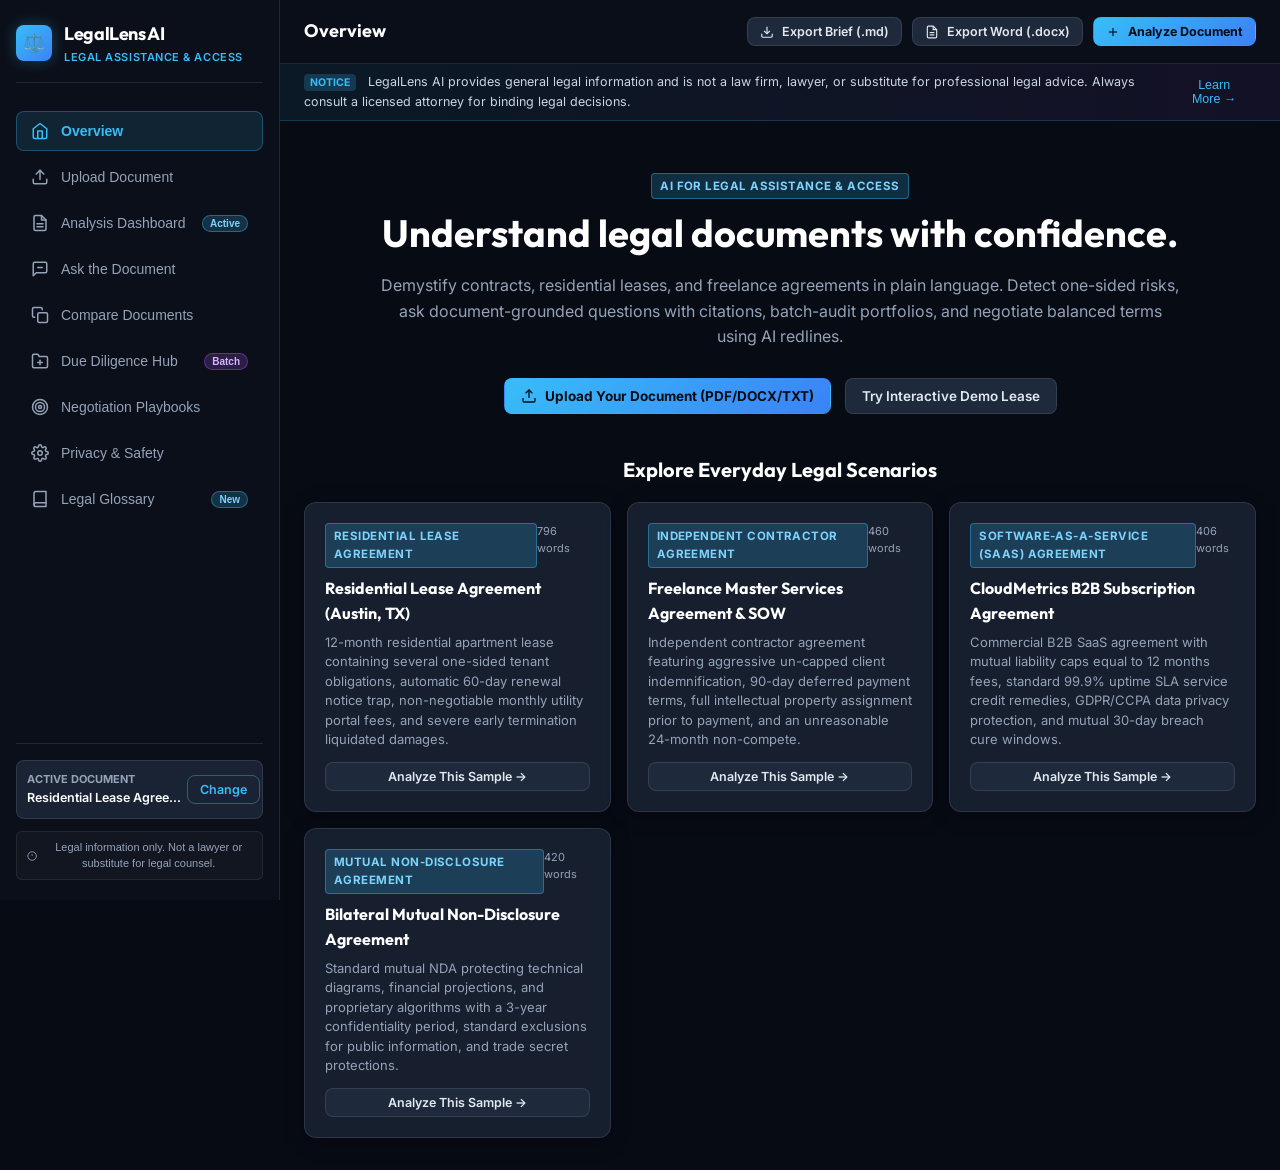
==== commit a0cb95c5: "feat: complete production release of LegalLens AI v2.5 with enterprise security, caching, rate limit" ====
--- a/frontend/index.html
+++ b/frontend/index.html
@@ -78,6 +78,13 @@
             <button role="tab" id="tab-btn-settings" aria-selected="false" aria-controls="tab-settings" class="nav-item" onclick="switchTab('tab-settings')">
               <svg viewBox="0 0 24 24" fill="none" stroke-width="2" stroke-linecap="round" stroke-linejoin="round" aria-hidden="true"><circle cx="12" cy="12" r="3"/><path d="M19.4 15a1.65 1.65 0 0 0 .33 1.82l.06.06a2 2 0 0 1 0 2.83 2 2 0 0 1-2.83 0l-.06-.06a1.65 1.65 0 0 0-1.82-.33 1.65 1.65 0 0 0-1 1.51V21a2 2 0 0 1-2 2 2 2 0 0 1-2-2v-.09A1.65 1.65 0 0 0 9 19.4a1.65 1.65 0 0 0-1.82.33l-.06.06a2 2 0 0 1-2.83 0 2 2 0 0 1 0-2.83l.06-.06a1.65 1.65 0 0 0 .33-1.82 1.65 1.65 0 0 0-1.51-1H3a2 2 0 0 1-2-2 2 2 0 0 1 2-2h.09A1.65 1.65 0 0 0 4.6 9a1.65 1.65 0 0 0-.33-1.82l-.06-.06a2 2 0 0 1 0-2.83 2 2 0 0 1 2.83 0l.06.06a1.65 1.65 0 0 0 1.82.33H9a1.65 1.65 0 0 0 1-1.51V3a2 2 0 0 1 2-2 2 2 0 0 1 2 2v.09a1.65 1.65 0 0 0 1 1.51 1.65 1.65 0 0 0 1.82-.33l.06-.06a2 2 0 0 1 2.83 0 2 2 0 0 1 0 2.83l-.06.06a1.65 1.65 0 0 0-.33 1.82V9a1.65 1.65 0 0 0 1.51 1H21a2 2 0 0 1 2 2 2 2 0 0 1-2 2h-.09a1.65 1.65 0 0 0-1.51 1z"/></svg>
               <span>Privacy & Safety</span>
+            </button>
+          </li>
+          <li role="presentation">
+            <button role="tab" id="tab-btn-glossary" aria-selected="false" class="nav-item" onclick="openModal('glossaryModal')">
+              <svg viewBox="0 0 24 24" fill="none" stroke-width="2" stroke-linecap="round" stroke-linejoin="round" aria-hidden="true"><path d="M4 19.5A2.5 2.5 0 0 1 6.5 17H20"/><path d="M6.5 2H20v20H6.5A2.5 2.5 0 0 1 4 19.5v-15A2.5 2.5 0 0 1 6.5 2z"/></svg>
+              <span>Legal Glossary</span>
+              <span class="nav-badge badge-cyan">New</span>
             </button>
           </li>
         </ul>
@@ -622,6 +629,55 @@
     </div>
   </div>
 
+  <!-- Legal Terms Glossary Modal -->
+  <div class="modal-overlay" id="glossaryModal" role="dialog" aria-modal="true" aria-labelledby="glossaryModalTitle">
+    <div class="modal-window" style="max-width: 680px; max-height: 85vh; overflow-y: auto;">
+      <div class="modal-header">
+        <div style="display: flex; align-items: center; gap: 8px;">
+          <span style="font-size: 20px;" aria-hidden="true">📖</span>
+          <h3 class="modal-title" id="glossaryModalTitle">Plain-Language Legal Terms Glossary</h3>
+        </div>
+        <button class="modal-close-btn" onclick="closeModal('glossaryModal')" aria-label="Close modal">&times;</button>
+      </div>
+      <p style="font-size: 13px; color: var(--text-muted); margin-bottom: 16px;">Demystifying dense contractual terms so non-lawyers can evaluate risks with confidence.</p>
+      
+      <div style="display: flex; flex-direction: column; gap: 12px;">
+        <div style="background: rgba(15, 23, 42, 0.7); border: 1px solid var(--border-subtle); padding: 12px; border-radius: 8px;">
+          <div style="font-weight: 700; color: var(--accent-cyan); font-size: 14px; margin-bottom: 4px;">Indemnification (Hold Harmless)</div>
+          <p style="font-size: 13px; color: #CBD5E1; margin: 0; line-height: 1.5;">An agreement where you promise to pay the other party's legal defense costs and court damages if someone sues them because of your work. <em>Watch out for uncapped or one-sided indemnities.</em></p>
+        </div>
+        
+        <div style="background: rgba(15, 23, 42, 0.7); border: 1px solid var(--border-subtle); padding: 12px; border-radius: 8px;">
+          <div style="font-weight: 700; color: var(--accent-cyan); font-size: 14px; margin-bottom: 4px;">Liquidated Damages</div>
+          <p style="font-size: 13px; color: #CBD5E1; margin: 0; line-height: 1.5;">A pre-agreed fixed dollar penalty you must pay if you break the contract early, regardless of whether the other party suffered real financial losses.</p>
+        </div>
+
+        <div style="background: rgba(15, 23, 42, 0.7); border: 1px solid var(--border-subtle); padding: 12px; border-radius: 8px;">
+          <div style="font-weight: 700; color: var(--accent-cyan); font-size: 14px; margin-bottom: 4px;">Severability Clause</div>
+          <p style="font-size: 13px; color: #CBD5E1; margin: 0; line-height: 1.5;">Ensures that if a court rules one specific clause illegal or unenforceable, the rest of the contract remains active and binding.</p>
+        </div>
+
+        <div style="background: rgba(15, 23, 42, 0.7); border: 1px solid var(--border-subtle); padding: 12px; border-radius: 8px;">
+          <div style="font-weight: 700; color: var(--accent-cyan); font-size: 14px; margin-bottom: 4px;">Governing Law & Forum Selection</div>
+          <p style="font-size: 13px; color: #CBD5E1; margin: 0; line-height: 1.5;">Decides which state's laws control the contract and which city/court you must travel to if a lawsuit occurs.</p>
+        </div>
+
+        <div style="background: rgba(15, 23, 42, 0.7); border: 1px solid var(--border-subtle); padding: 12px; border-radius: 8px;">
+          <div style="font-weight: 700; color: var(--accent-cyan); font-size: 14px; margin-bottom: 4px;">Force Majeure</div>
+          <p style="font-size: 13px; color: #CBD5E1; margin: 0; line-height: 1.5;">Excuses parties from performance obligations during unforeseeable catastrophic events (natural disasters, pandemics, government wars).</p>
+        </div>
+
+        <div style="background: rgba(15, 23, 42, 0.7); border: 1px solid var(--border-subtle); padding: 12px; border-radius: 8px;">
+          <div style="font-weight: 700; color: var(--accent-cyan); font-size: 14px; margin-bottom: 4px;">Work Made for Hire</div>
+          <p style="font-size: 13px; color: #CBD5E1; margin: 0; line-height: 1.5;">A copyright doctrine meaning the client automatically owns everything you create from day one, including preliminary sketches or code.</p>
+        </div>
+      </div>
+      <div style="margin-top: 18px; display: flex; justify-content: flex-end;">
+        <button class="btn btn-primary btn-sm" onclick="closeModal('glossaryModal')">Got It</button>
+      </div>
+    </div>
+  </div>
+
   <!-- Disclaimer Modal -->
   <div class="modal-overlay" id="disclaimerModal" role="dialog" aria-modal="true" aria-labelledby="disclaimerModalTitle">
     <div class="modal-window">
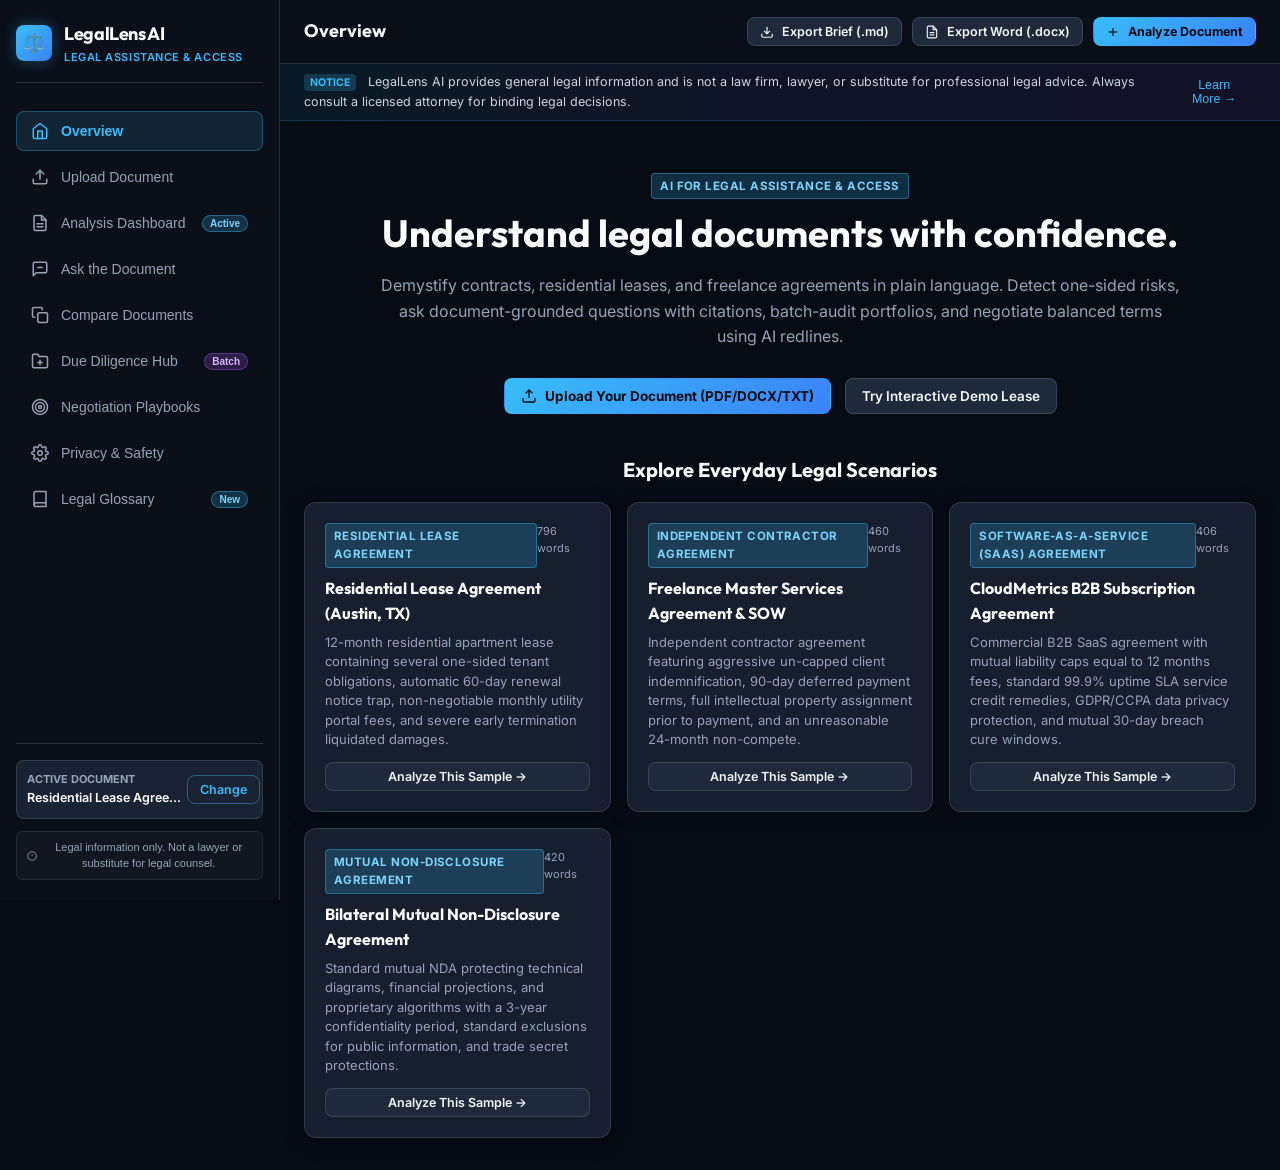
==== commit d96036bc: "feat: enhance accessibility with zero-alert toast system, WCAG 2.1 AA compliance, legal glossary, an" ====
--- a/frontend/index.html
+++ b/frontend/index.html
@@ -81,7 +81,7 @@
             </button>
           </li>
           <li role="presentation">
-            <button role="tab" id="tab-btn-glossary" aria-selected="false" class="nav-item" onclick="openModal('glossaryModal')">
+            <button role="tab" id="tab-btn-glossary" aria-selected="false" aria-controls="tab-glossary" class="nav-item" onclick="switchTab('tab-glossary')">
               <svg viewBox="0 0 24 24" fill="none" stroke-width="2" stroke-linecap="round" stroke-linejoin="round" aria-hidden="true"><path d="M4 19.5A2.5 2.5 0 0 1 6.5 17H20"/><path d="M6.5 2H20v20H6.5A2.5 2.5 0 0 1 4 19.5v-15A2.5 2.5 0 0 1 6.5 2z"/></svg>
               <span>Legal Glossary</span>
               <span class="nav-badge badge-cyan">New</span>
@@ -608,6 +608,30 @@
           </div>
         </div>
       </section>
+
+      <!-- ==================== TAB 9: LEGAL GLOSSARY ==================== -->
+      <section role="tabpanel" id="tab-glossary" aria-labelledby="tab-btn-glossary" class="tab-content" tabindex="0">
+        <div style="max-width: 950px; margin: 0 auto;">
+          <div class="card-container" style="margin-bottom: 24px;">
+            <div class="section-header-title">
+              <svg viewBox="0 0 24 24" fill="none" stroke-width="2" aria-hidden="true"><path d="M4 19.5A2.5 2.5 0 0 1 6.5 17H20"/><path d="M6.5 2H20v20H6.5A2.5 2.5 0 0 1 4 19.5v-15A2.5 2.5 0 0 1 6.5 2z"/></svg>
+              <h2>Plain-Language Legal Terms Glossary</h2>
+            </div>
+            <p style="font-size: 13.5px; color: var(--text-muted); margin-bottom: 20px;">
+              Demystifying dense contractual terminology so tenants, freelancers, and small business owners can evaluate risks without friction.
+            </p>
+
+            <div style="margin-bottom: 20px;">
+              <label for="glossarySearchInput" style="font-size: 12px; color: var(--text-muted); font-weight: 700; text-transform: uppercase;">Filter Legal Terms</label>
+              <input type="text" id="glossarySearchInput" placeholder="Filter terms (e.g. Indemnification, Severability, Damages, Non-Compete)..." style="width: 100%; background: rgba(30, 41, 59, 0.8); border: 1px solid var(--border-subtle); border-radius: 8px; padding: 10px 14px; color: #FFF; font-size: 14px; margin-top: 6px;" oninput="filterGlossaryTerms()" aria-label="Filter legal terms">
+            </div>
+
+            <div id="glossaryTermsGrid" style="display: grid; grid-template-columns: repeat(auto-fit, minmax(280px, 1fr)); gap: 14px;">
+              <!-- Dynamically populated via app.js -->
+            </div>
+          </div>
+        </div>
+      </section>
     </main>
   </div>
 
@@ -695,6 +719,9 @@
       </div>
     </div>
   </div>
+
+  <!-- Accessible Live Region for Toast Notifications -->
+  <div id="toastContainer" class="toast-container" role="status" aria-live="polite" aria-atomic="true"></div>
 
   <!-- Client-side JavaScript Modules -->
   <script src="js/samples.js"></script>
--- a/frontend/css/styles.css
+++ b/frontend/css/styles.css
@@ -23,11 +23,12 @@
   --risk-warning: #F59E0B;
   --risk-low: #10B981;
   
-  /* Typography Colors (High Contrast WCAG AA) */
+  /* Typography Colors (Verified WCAG 2.1 AA 5:1+ Contrast) */
   --text-primary: #FFFFFF;
-  --text-secondary: #E2E8F0;
+  --text-secondary: #F1F5F9;
   --text-muted: #94A3B8;
-  --border-subtle: rgba(255, 255, 255, 0.1);
+  --text-dim: #CBD5E1;
+  --border-subtle: rgba(255, 255, 255, 0.12);
   --border-focus: #38BDF8;
   
   /* Typography Fonts */
@@ -37,6 +38,16 @@
   /* Layout */
   --sidebar-width: 280px;
   --header-height: 64px;
+}
+
+/* Accessible Reduced Motion */
+@media (prefers-reduced-motion: reduce) {
+  *, *::before, *::after {
+    animation-duration: 0.01ms !important;
+    animation-iteration-count: 1 !important;
+    transition-duration: 0.01ms !important;
+    scroll-behavior: auto !important;
+  }
 }
 
 /* Base Reset */
@@ -566,6 +577,64 @@
 
 @keyframes spin {
   to { transform: rotate(360deg); }
+}
+
+/* Toast Notification System (Non-intrusive WCAG status announcements) */
+.toast-container {
+  position: fixed;
+  bottom: 24px;
+  right: 24px;
+  z-index: 9999;
+  display: flex;
+  flex-direction: column;
+  gap: 10px;
+  pointer-events: none;
+  max-width: 400px;
+}
+
+.toast {
+  pointer-events: auto;
+  padding: 12px 16px;
+  border-radius: 8px;
+  font-size: 13.5px;
+  line-height: 1.4;
+  color: #FFFFFF;
+  display: flex;
+  align-items: center;
+  gap: 10px;
+  box-shadow: 0 10px 30px rgba(0, 0, 0, 0.5);
+  backdrop-filter: blur(12px);
+  animation: toastSlideIn 0.25s ease-out;
+  border: 1px solid transparent;
+}
+
+.toast-info {
+  background: rgba(15, 23, 42, 0.95);
+  border-color: rgba(56, 189, 248, 0.4);
+  color: #E0F2FE;
+}
+
+.toast-success {
+  background: rgba(6, 78, 59, 0.95);
+  border-color: rgba(16, 185, 129, 0.5);
+  color: #ECFDF5;
+}
+
+.toast-warning {
+  background: rgba(120, 53, 15, 0.95);
+  border-color: rgba(245, 158, 11, 0.5);
+  color: #FEF3C7;
+}
+
+.toast-error {
+  background: rgba(127, 29, 29, 0.95);
+  border-color: rgba(239, 68, 68, 0.5);
+  color: #FEF2F2;
+}
+
+@keyframes toastSlideIn {
+  from { transform: translateY(16px); opacity: 0; }
+  to { transform: translateY(0); opacity: 1; }
 }
 
 /* Responsive */
